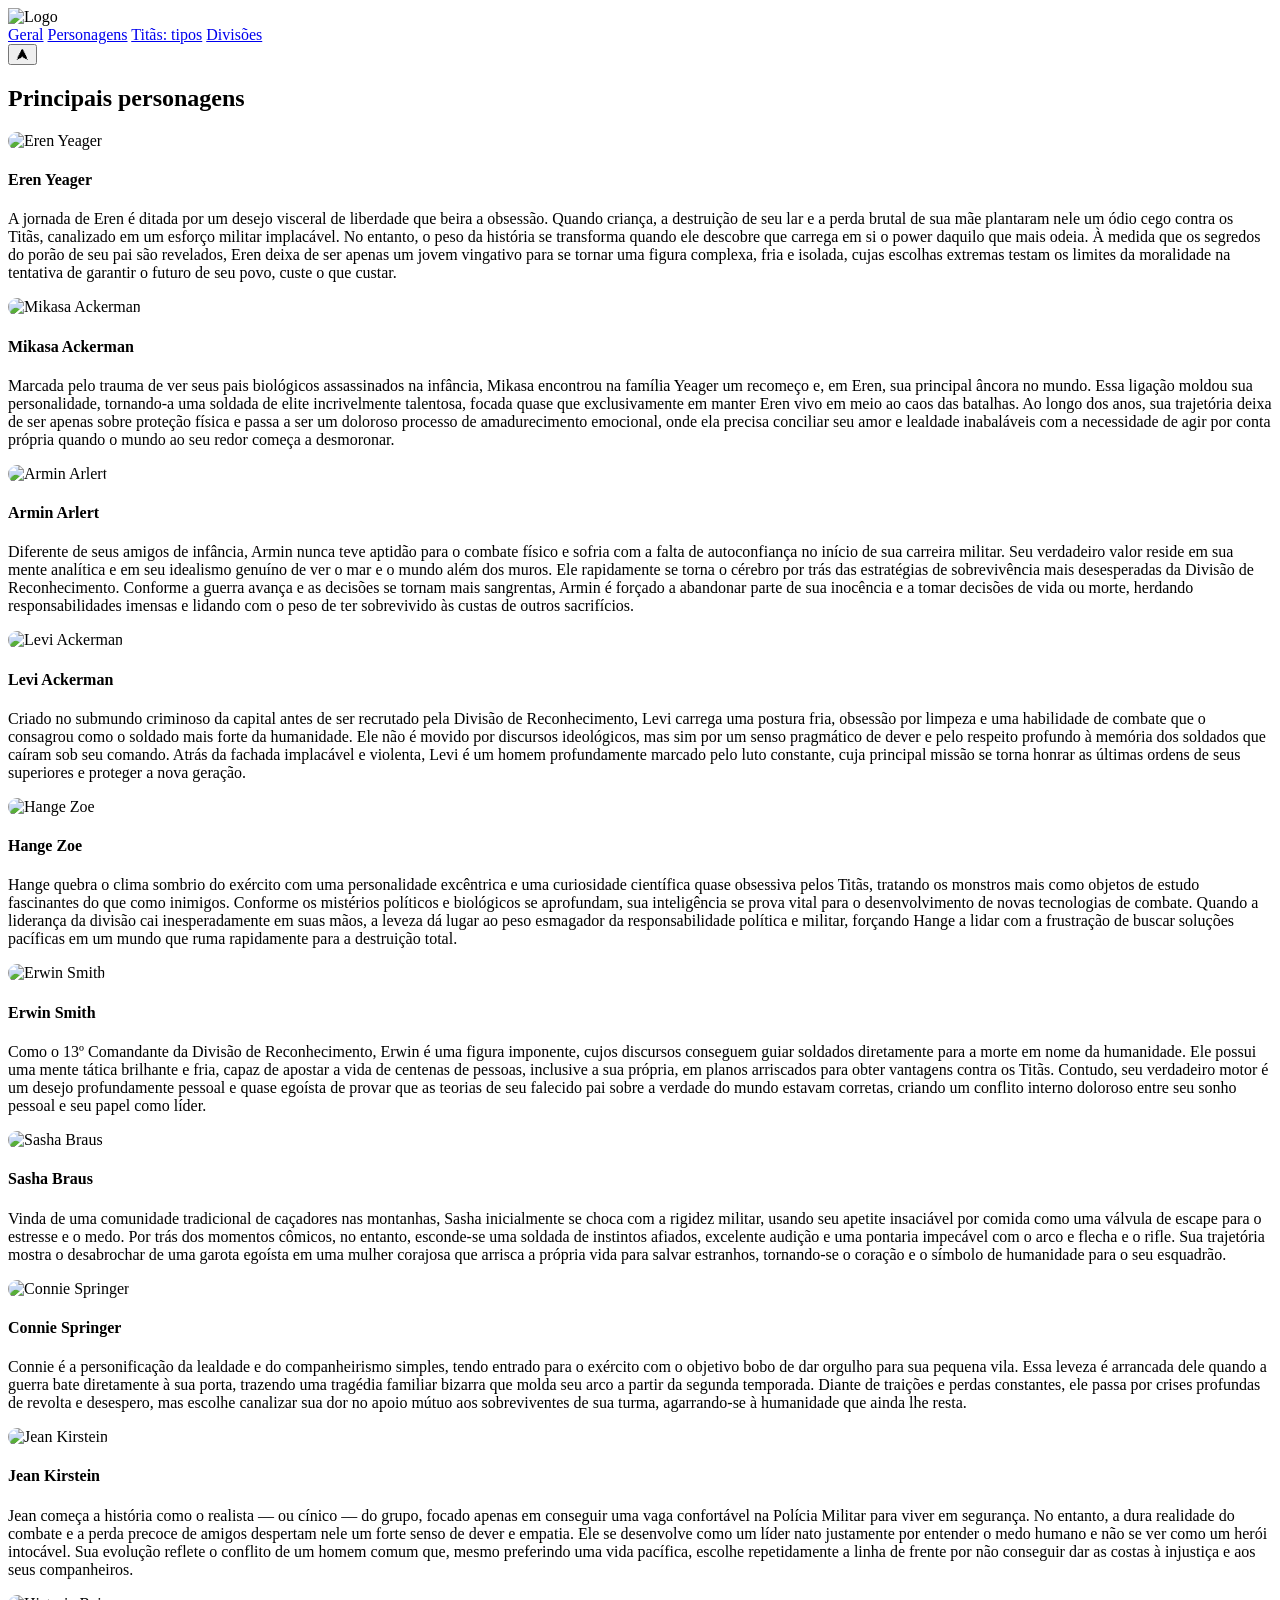
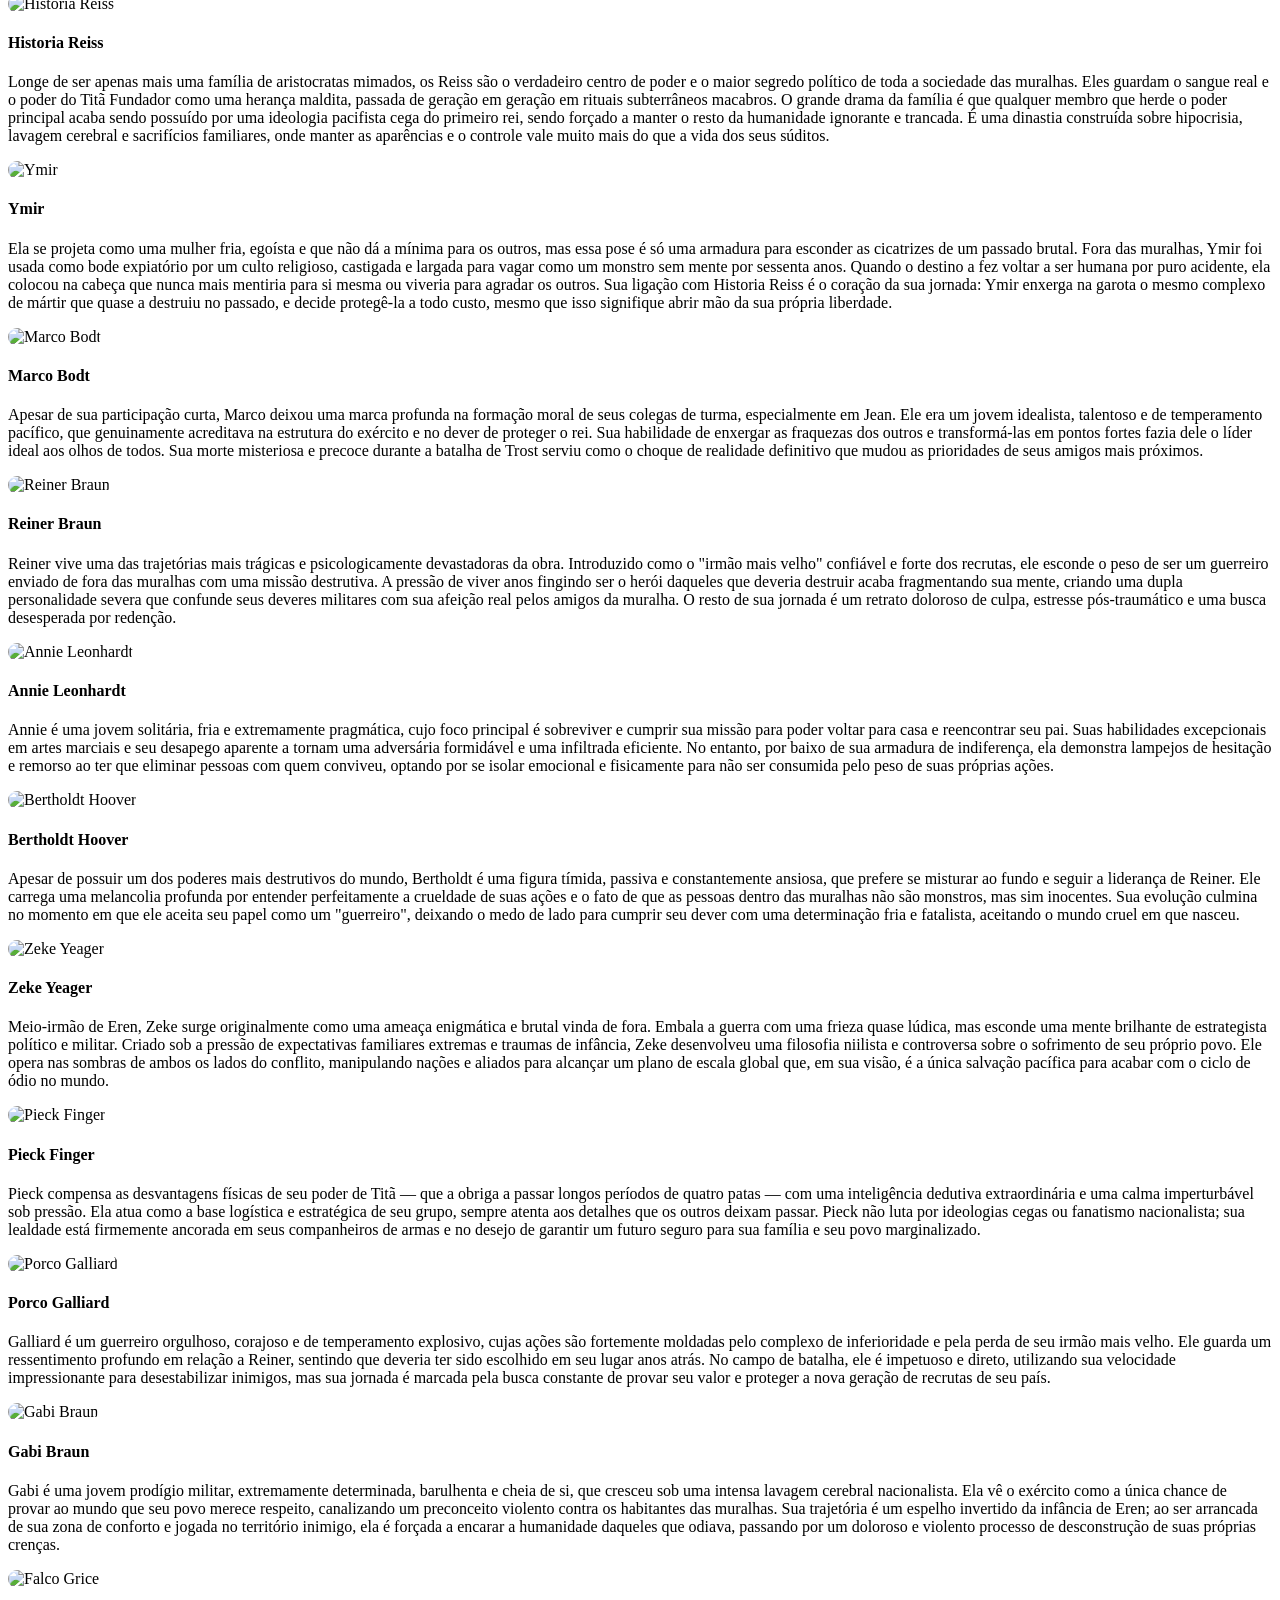
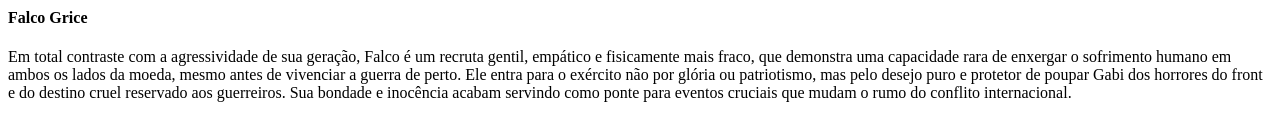
==== personagens.html @ 2004709b "Create personagens.html" ====
<!DOCTYPE html>
<html lang="pt-br">
<head>
    <meta charset="UTF-8">
    <meta http-equiv="X-UA-Compatible" content="IE=edge">
    <meta name="viewport" content="width=device-width, initial-scale=1.0">
    <title>Personagens - SNK</title>
    <link rel="stylesheet" href="personagens.css">
</head>
<body>
    <header>
        <div class="logo">
            <img src="loguinho.png" width="30" height="auto" alt="Logo">
        </div>
        <nav>
            <a href="index.html">Geral</a>
            <a href="personagens.html">Personagens</a>
            <a href="titans.html">Titãs: tipos</a>
            <a href="divisoes.html">Divisões</a>
        </nav>
    </header>
    <button id="Topo" onclick="voltarAoTopo()">&#11165;</button>
    <section class="secao">
        <h2>Principais personagens</h2>
    </section>
        <main class="conteudo">
            <section class="psng">
                <article>
                    <div class="conteiner">
                        <img src="eren.jpg" width="200" height="200" style="border-radius: 25px;" alt="Eren Yeager">
                        <div>
                            <h4>Eren Yeager</h4>
                            <p>A jornada de Eren é ditada por um desejo visceral de liberdade que beira a obsessão. Quando criança, a destruição de seu lar e a perda brutal de sua mãe plantaram nele um ódio cego contra os Titãs, canalizado em um esforço militar implacável. No entanto, o peso da história se transforma quando ele descobre que carrega em si o power daquilo que mais odeia. À medida que os segredos do porão de seu pai são revelados, Eren deixa de ser apenas um jovem vingativo para se tornar uma figura complexa, fria e isolada, cujas escolhas extremas testam os limites da moralidade na tentativa de garantir o futuro de seu povo, custe o que custar.</p>
                        </div>
                    </div>
                    </div>

                    <div class="conteiner">
                        <img src="mikasa.jpg" width="200" height="200" style="border-radius: 25px;" alt="Mikasa Ackerman">
                        <div>
                            <h4>Mikasa Ackerman</h4>
                            <p>Marcada pelo trauma de ver seus pais biológicos assassinados na infância, Mikasa encontrou na família Yeager um recomeço e, em Eren, sua principal âncora no mundo. Essa ligação moldou sua personalidade, tornando-a uma soldada de elite incrivelmente talentosa, focada quase que exclusivamente em manter Eren vivo em meio ao caos das batalhas. Ao longo dos anos, sua trajetória deixa de ser apenas sobre proteção física e passa a ser um doloroso processo de amadurecimento emocional, onde ela precisa conciliar seu amor e lealdade inabaláveis com a necessidade de agir por conta própria quando o mundo ao seu redor começa a desmoronar.</p>
                        </div>
                    </div>

                    <div class="conteiner">
                        <img src="armin.jpg" width="200" height="200" style="border-radius: 25px;" alt="Armin Arlert">
                        <div>
                            <h4>Armin Arlert</h4>
                            <p>Diferente de seus amigos de infância, Armin nunca teve aptidão para o combate físico e sofria com a falta de autoconfiança no início de sua carreira militar. Seu verdadeiro valor reside em sua mente analítica e em seu idealismo genuíno de ver o mar e o mundo além dos muros. Ele rapidamente se torna o cérebro por trás das estratégias de sobrevivência mais desesperadas da Divisão de Reconhecimento. Conforme a guerra avança e as decisões se tornam mais sangrentas, Armin é forçado a abandonar parte de sua inocência e a tomar decisões de vida ou morte, herdando responsabilidades imensas e lidando com o peso de ter sobrevivido às custas de outros sacrifícios.</p>
                        </div>
                    </div>

                    <div class="conteiner">
                        <img src="levi.jpg" width="200" height="200" style="border-radius: 25px;" alt="Levi Ackerman">
                        <div>
                            <h4>Levi Ackerman</h4>
                            <p>Criado no submundo criminoso da capital antes de ser recrutado pela Divisão de Reconhecimento, Levi carrega uma postura fria, obsessão por limpeza e uma habilidade de combate que o consagrou como o soldado mais forte da humanidade. Ele não é movido por discursos ideológicos, mas sim por um senso pragmático de dever e pelo respeito profundo à memória dos soldados que caíram sob seu comando. Atrás da fachada implacável e violenta, Levi é um homem profundamente marcado pelo luto constante, cuja principal missão se torna honrar as últimas ordens de seus superiores e proteger a nova geração.</p>
                        </div>
                    </div>

                    <div class="conteiner">
                        <img src="hange.jpg" width="200" height="200" style="border-radius: 25px;" alt="Hange Zoe">
                        <div>
                            <h4>Hange Zoe</h4>
                            <p>Hange quebra o clima sombrio do exército com uma personalidade excêntrica e uma curiosidade científica quase obsessiva pelos Titãs, tratando os monstros mais como objetos de estudo fascinantes do que como inimigos. Conforme os mistérios políticos e biológicos se aprofundam, sua inteligência se prova vital para o desenvolvimento de novas tecnologias de combate. Quando a liderança da divisão cai inesperadamente em suas mãos, a leveza dá lugar ao peso esmagador da responsabilidade política e militar, forçando Hange a lidar com a frustração de buscar soluções pacíficas em um mundo que ruma rapidamente para a destruição total.</p>
                        </div>
                    </div>

                    <div class="conteiner">
                        <img src="erwin.jpg" width="200" height="200" style="border-radius: 25px;" alt="Erwin Smith">
                        <div>
                            <h4>Erwin Smith</h4>
                            <p>Como o 13º Comandante da Divisão de Reconhecimento, Erwin é uma figura imponente, cujos discursos conseguem guiar soldados diretamente para a morte em nome da humanidade. Ele possui uma mente tática brilhante e fria, capaz de apostar a vida de centenas de pessoas, inclusive a sua própria, em planos arriscados para obter vantagens contra os Titãs. Contudo, seu verdadeiro motor é um desejo profundamente pessoal e quase egoísta de provar que as teorias de seu falecido pai sobre a verdade do mundo estavam corretas, criando um conflito interno doloroso entre seu sonho pessoal e seu papel como líder.</p>
                        </div>
                    </div>

                    <div class="conteiner">
                        <img src="sasha.jpg" width="200" height="200" style="border-radius: 25px;" alt="Sasha Braus">
                        <div>
                            <h4>Sasha Braus</h4>
                            <p>Vinda de uma comunidade tradicional de caçadores nas montanhas, Sasha inicialmente se choca com a rigidez militar, usando seu apetite insaciável por comida como uma válvula de escape para o estresse e o medo. Por trás dos momentos cômicos, no entanto, esconde-se uma soldada de instintos afiados, excelente audição e uma pontaria impecável com o arco e flecha e o rifle. Sua trajetória mostra o desabrochar de uma garota egoísta em uma mulher corajosa que arrisca a própria vida para salvar estranhos, tornando-se o coração e o símbolo de humanidade para o seu esquadrão.</p>
                        </div>
                    </div>

                    <div class="conteiner">
                        <img src="connie.jpeg" width="200" height="200" style="border-radius: 25px;" alt="Connie Springer">
                        <div>
                            <h4>Connie Springer</h4>
                            <p>Connie é a personificação da lealdade e do companheirismo simples, tendo entrado para o exército com o objetivo bobo de dar orgulho para sua pequena vila. Essa leveza é arrancada dele quando a guerra bate diretamente à sua porta, trazendo uma tragédia familiar bizarra que molda seu arco a partir da segunda temporada. Diante de traições e perdas constantes, ele passa por crises profundas de revolta e desespero, mas escolhe canalizar sua dor no apoio mútuo aos sobreviventes de sua turma, agarrando-se à humanidade que ainda lhe resta.</p>
                        </div>
                    </div>

                    <div class="conteiner">
                        <img src="jean.jpg" width="200" height="200" style="border-radius: 25px;" alt="Jean Kirstein">
                        <div>
                            <h4>Jean Kirstein</h4>
                            <p>Jean começa a história como o realista — ou cínico — do grupo, focado apenas em conseguir uma vaga confortável na Polícia Militar para viver em segurança. No entanto, a dura realidade do combate e a perda precoce de amigos despertam nele um forte senso de dever e empatia. Ele se desenvolve como um líder nato justamente por entender o medo humano e não se ver como um herói intocável. Sua evolução reflete o conflito de um homem comum que, mesmo preferindo uma vida pacífica, escolhe repetidamente a linha de frente por não conseguir dar as costas à injustiça e aos seus companheiros.</p>
                        </div>
                    </div>

                    <div class="conteiner">
                        <img src="historia.jpg" width="200" height="200" style="border-radius: 25px;" alt="Historia Reiss">
                        <div>
                            <h4>Historia Reiss</h4>
                            <p>Longe de ser apenas mais uma família de aristocratas mimados, os Reiss são o verdadeiro centro de poder e o maior segredo político de toda a sociedade das muralhas. Eles guardam o sangue real e o poder do Titã Fundador como uma herança maldita, passada de geração em geração em rituais subterrâneos macabros. O grande drama da família é que qualquer membro que herde o poder principal acaba sendo possuído por uma ideologia pacifista cega do primeiro rei, sendo forçado a manter o resto da humanidade ignorante e trancada. É uma dinastia construída sobre hipocrisia, lavagem cerebral e sacrifícios familiares, onde manter as aparências e o controle vale muito mais do que a vida dos seus súditos.</p>
                        </div>
                    </div>

                    <div class="conteiner">
                        <img src="ymir.jpg" width="200" height="200" style="border-radius: 25px;" alt="Ymir">
                        <div>
                            <h4>Ymir</h4>
                            <p>Ela se projeta como uma mulher fria, egoísta e que não dá a mínima para os outros, mas essa pose é só uma armadura para esconder as cicatrizes de um passado brutal. Fora das muralhas, Ymir foi usada como bode expiatório por um culto religioso, castigada e largada para vagar como um monstro sem mente por sessenta anos. Quando o destino a fez voltar a ser humana por puro acidente, ela colocou na cabeça que nunca mais mentiria para si mesma ou viveria para agradar os outros. Sua ligação com Historia Reiss é o coração da sua jornada: Ymir enxerga na garota o mesmo complexo de mártir que quase a destruiu no passado, e decide protegê-la a todo custo, mesmo que isso signifique abrir mão da sua própria liberdade.</p>
                        </div>
                    </div>

                    <div class="conteiner">
                        <img src="marco.jpg" width="200" height="200" style="border-radius: 25px;" alt="Marco Bodt">
                        <div>
                            <h4>Marco Bodt</h4>
                            <p>Apesar de sua participação curta, Marco deixou uma marca profunda na formação moral de seus colegas de turma, especialmente em Jean. Ele era um jovem idealista, talentoso e de temperamento pacífico, que genuinamente acreditava na estrutura do exército e no dever de proteger o rei. Sua habilidade de enxergar as fraquezas dos outros e transformá-las em pontos fortes fazia dele o líder ideal aos olhos de todos. Sua morte misteriosa e precoce durante a batalha de Trost serviu como o choque de realidade definitivo que mudou as prioridades de seus amigos mais próximos.</p>
                        </div>
                    </div>

                    <div class="conteiner">
                        <img src="reiner.jpg" width="200" height="200" style="border-radius: 25px;" alt="Reiner Braun">
                        <div>
                            <h4>Reiner Braun</h4>
                            <p>Reiner vive uma das trajetórias mais trágicas e psicologicamente devastadoras da obra. Introduzido como o "irmão mais velho" confiável e forte dos recrutas, ele esconde o peso de ser um guerreiro enviado de fora das muralhas com uma missão destrutiva. A pressão de viver anos fingindo ser o herói daqueles que deveria destruir acaba fragmentando sua mente, criando uma dupla personalidade severa que confunde seus deveres militares com sua afeição real pelos amigos da muralha. O resto de sua jornada é um retrato doloroso de culpa, estresse pós-traumático e uma busca desesperada por redenção.</p>
                        </div>
                    </div>

                    <div class="conteiner">
                        <img src="annie.jpg" width="200" height="200" style="border-radius: 25px;" alt="Annie Leonhardt">
                        <div>
                            <h4>Annie Leonhardt</h4>
                            <p>Annie é uma jovem solitária, fria e extremamente pragmática, cujo foco principal é sobreviver e cumprir sua missão para poder voltar para casa e reencontrar seu pai. Suas habilidades excepcionais em artes marciais e seu desapego aparente a tornam uma adversária formidável e uma infiltrada eficiente. No entanto, por baixo de sua armadura de indiferença, ela demonstra lampejos de hesitação e remorso ao ter que eliminar pessoas com quem conviveu, optando por se isolar emocional e fisicamente para não ser consumida pelo peso de suas próprias ações.</p>
                        </div>
                    </div>

                    <div class="conteiner">
                        <img src="bert.jpg" width="200" height="200" style="border-radius: 25px;" alt="Bertholdt Hoover">
                        <div>
                            <h4>Bertholdt Hoover</h4>
                            <p>Apesar de possuir um dos poderes mais destrutivos do mundo, Bertholdt é uma figura tímida, passiva e constantemente ansiosa, que prefere se misturar ao fundo e seguir a liderança de Reiner. Ele carrega uma melancolia profunda por entender perfeitamente a crueldade de suas ações e o fato de que as pessoas dentro das muralhas não são monstros, mas sim inocentes. Sua evolução culmina no momento em que ele aceita seu papel como um "guerreiro", deixando o medo de lado para cumprir seu dever com uma determinação fria e fatalista, aceitando o mundo cruel em que nasceu.</p>
                        </div>
                    </div>

                    <div class="conteiner">
                        <img src="zeke.jpg" width="200" height="200" style="border-radius: 25px;" alt="Zeke Yeager">
                        <div>
                            <h4>Zeke Yeager</h4>
                            <p>Meio-irmão de Eren, Zeke surge originalmente como uma ameaça enigmática e brutal vinda de fora. Embala a guerra com uma frieza quase lúdica, mas esconde uma mente brilhante de estrategista político e militar. Criado sob a pressão de expectativas familiares extremas e traumas de infância, Zeke desenvolveu uma filosofia niilista e controversa sobre o sofrimento de seu próprio povo. Ele opera nas sombras de ambos os lados do conflito, manipulando nações e aliados para alcançar um plano de escala global que, em sua visão, é a única salvação pacífica para acabar com o ciclo de ódio no mundo.</p>
                        </div>
                    </div>

                    <div class="conteiner">
                        <img src="pieck.jpg" width="200" height="200" style="border-radius: 25px;" alt="Pieck Finger">
                        <div>
                            <h4>Pieck Finger</h4>
                            <p>Pieck compensa as desvantagens físicas de seu poder de Titã — que a obriga a passar longos períodos de quatro patas — com uma inteligência dedutiva extraordinária e uma calma imperturbável sob pressão. Ela atua como a base logística e estratégica de seu grupo, sempre atenta aos detalhes que os outros deixam passar. Pieck não luta por ideologias cegas ou fanatismo nacionalista; sua lealdade está firmemente ancorada em seus companheiros de armas e no desejo de garantir um futuro seguro para sua família e seu povo marginalizado.</p>
                        </div>
                    </div>

                    <div class="conteiner">
                        <img src="galliard.jpg" width="200" height="200" style="border-radius: 25px;" alt="Porco Galliard">
                        <div>
                            <h4>Porco Galliard</h4>
                            <p>Galliard é um guerreiro orgulhoso, corajoso e de temperamento explosivo, cujas ações são fortemente moldadas pelo complexo de inferioridade e pela perda de seu irmão mais velho. Ele guarda um ressentimento profundo em relação a Reiner, sentindo que deveria ter sido escolhido em seu lugar anos atrás. No campo de batalha, ele é impetuoso e direto, utilizando sua velocidade impressionante para desestabilizar inimigos, mas sua jornada é marcada pela busca constante de provar seu valor e proteger a nova geração de recrutas de seu país.</p>
                        </div>
                    </div>

                    <div class="conteiner">
                        <img src="gabi.jpg" width="200" height="200" style="border-radius: 25px;" alt="Gabi Braun">
                        <div>
                            <h4>Gabi Braun</h4>
                            <p>Gabi é uma jovem prodígio militar, extremamente determinada, barulhenta e cheia de si, que cresceu sob uma intensa lavagem cerebral nacionalista. Ela vê o exército como a única chance de provar ao mundo que seu povo merece respeito, canalizando um preconceito violento contra os habitantes das muralhas. Sua trajetória é um espelho invertido da infância de Eren; ao ser arrancada de sua zona de conforto e jogada no território inimigo, ela é forçada a encarar a humanidade daqueles que odiava, passando por um doloroso e violento processo de desconstrução de suas próprias crenças.</p>
                        </div>
                    </div>

                    <div class="conteiner">
                        <img src="falco.jpg" width="200" height="200" style="border-radius: 25px;" alt="Falco Grice">
                        <div>
                            <h4>Falco Grice</h4>
                            <p>Em total contraste com a agressividade de sua geração, Falco é um recruta gentil, empático e fisicamente mais fraco, que demonstra uma capacidade rara de enxergar o sofrimento humano em ambos os lados da moeda, mesmo antes de vivenciar a guerra de perto. Ele entra para o exército não por glória ou patriotismo, mas pelo desejo puro e protetor de poupar Gabi dos horrores do front e do destino cruel reservado aos guerreiros. Sua bondade e inocência acabam servindo como ponte para eventos cruciais que mudam o rumo do conflito internacional.</p>
                        </div>
                    </div>
                </article>
            </section>
        </main>
        <script src="script.js"></script>
</body>
</html>
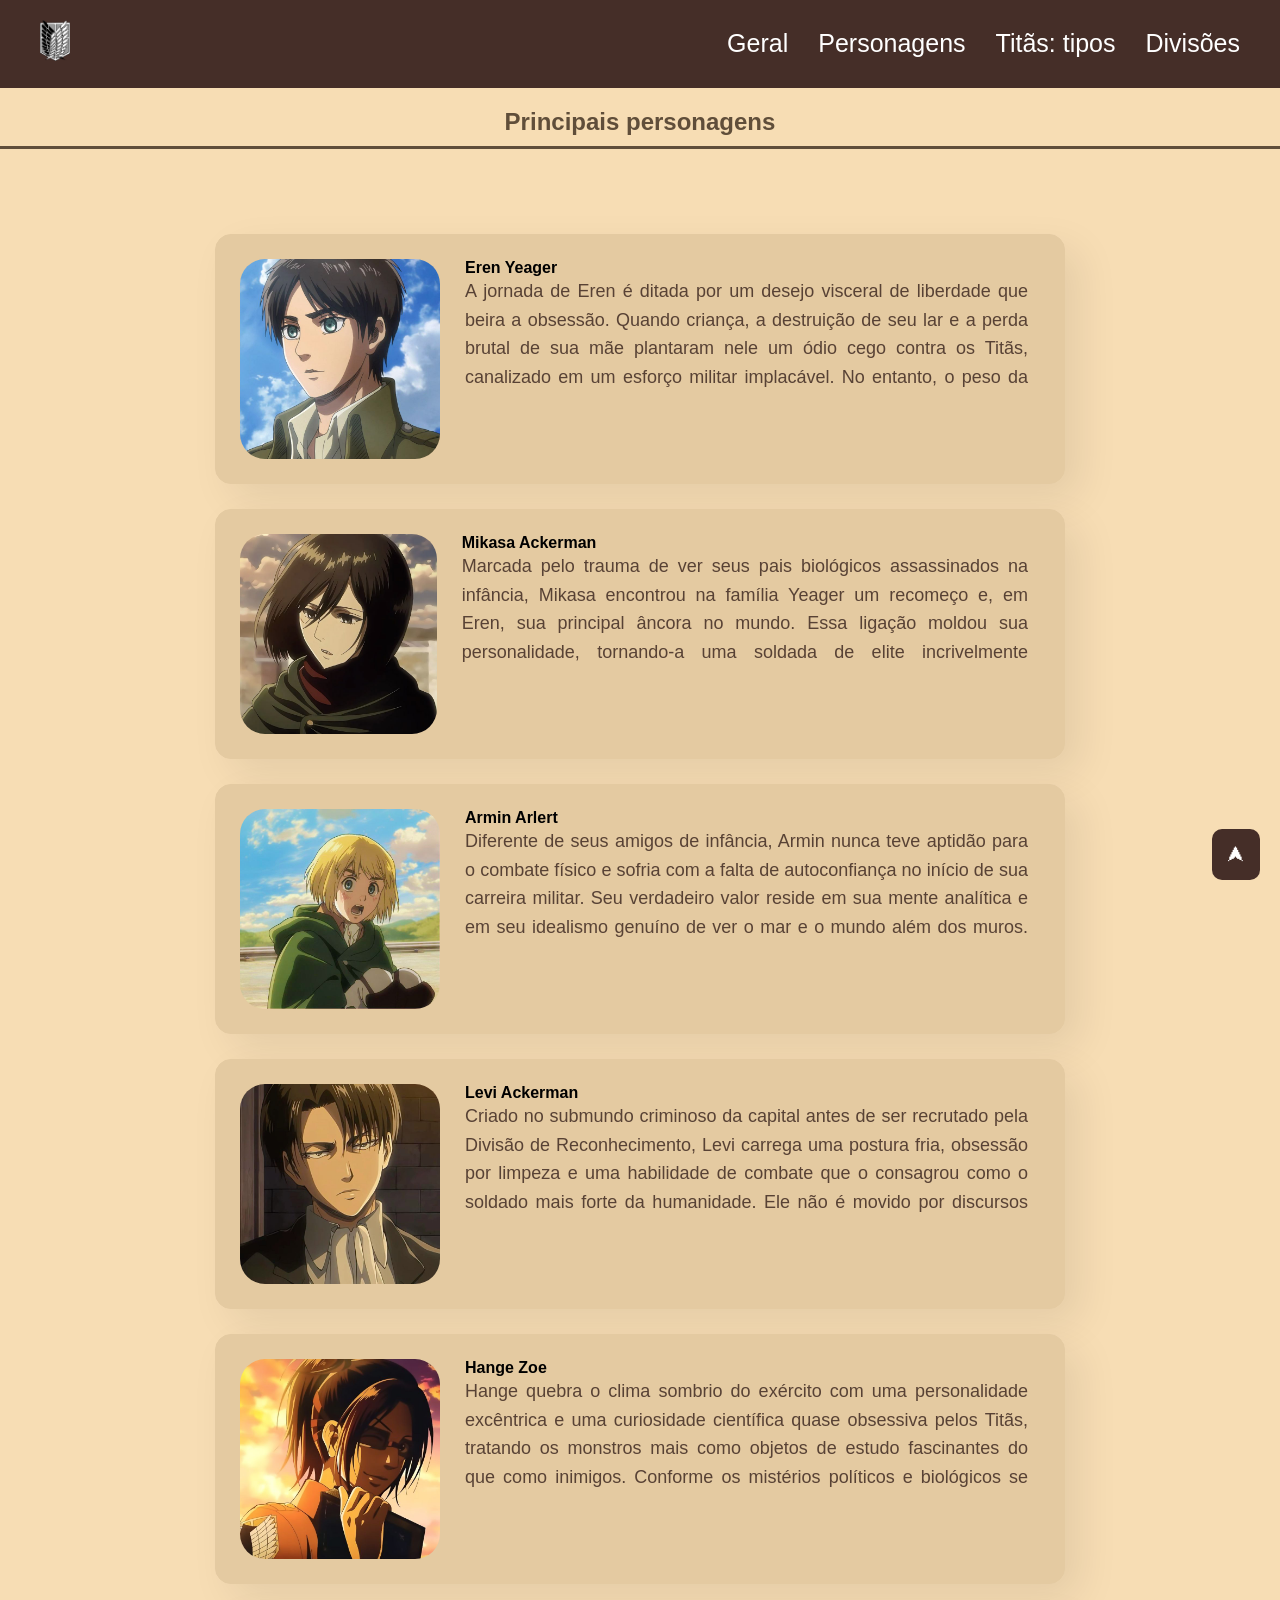
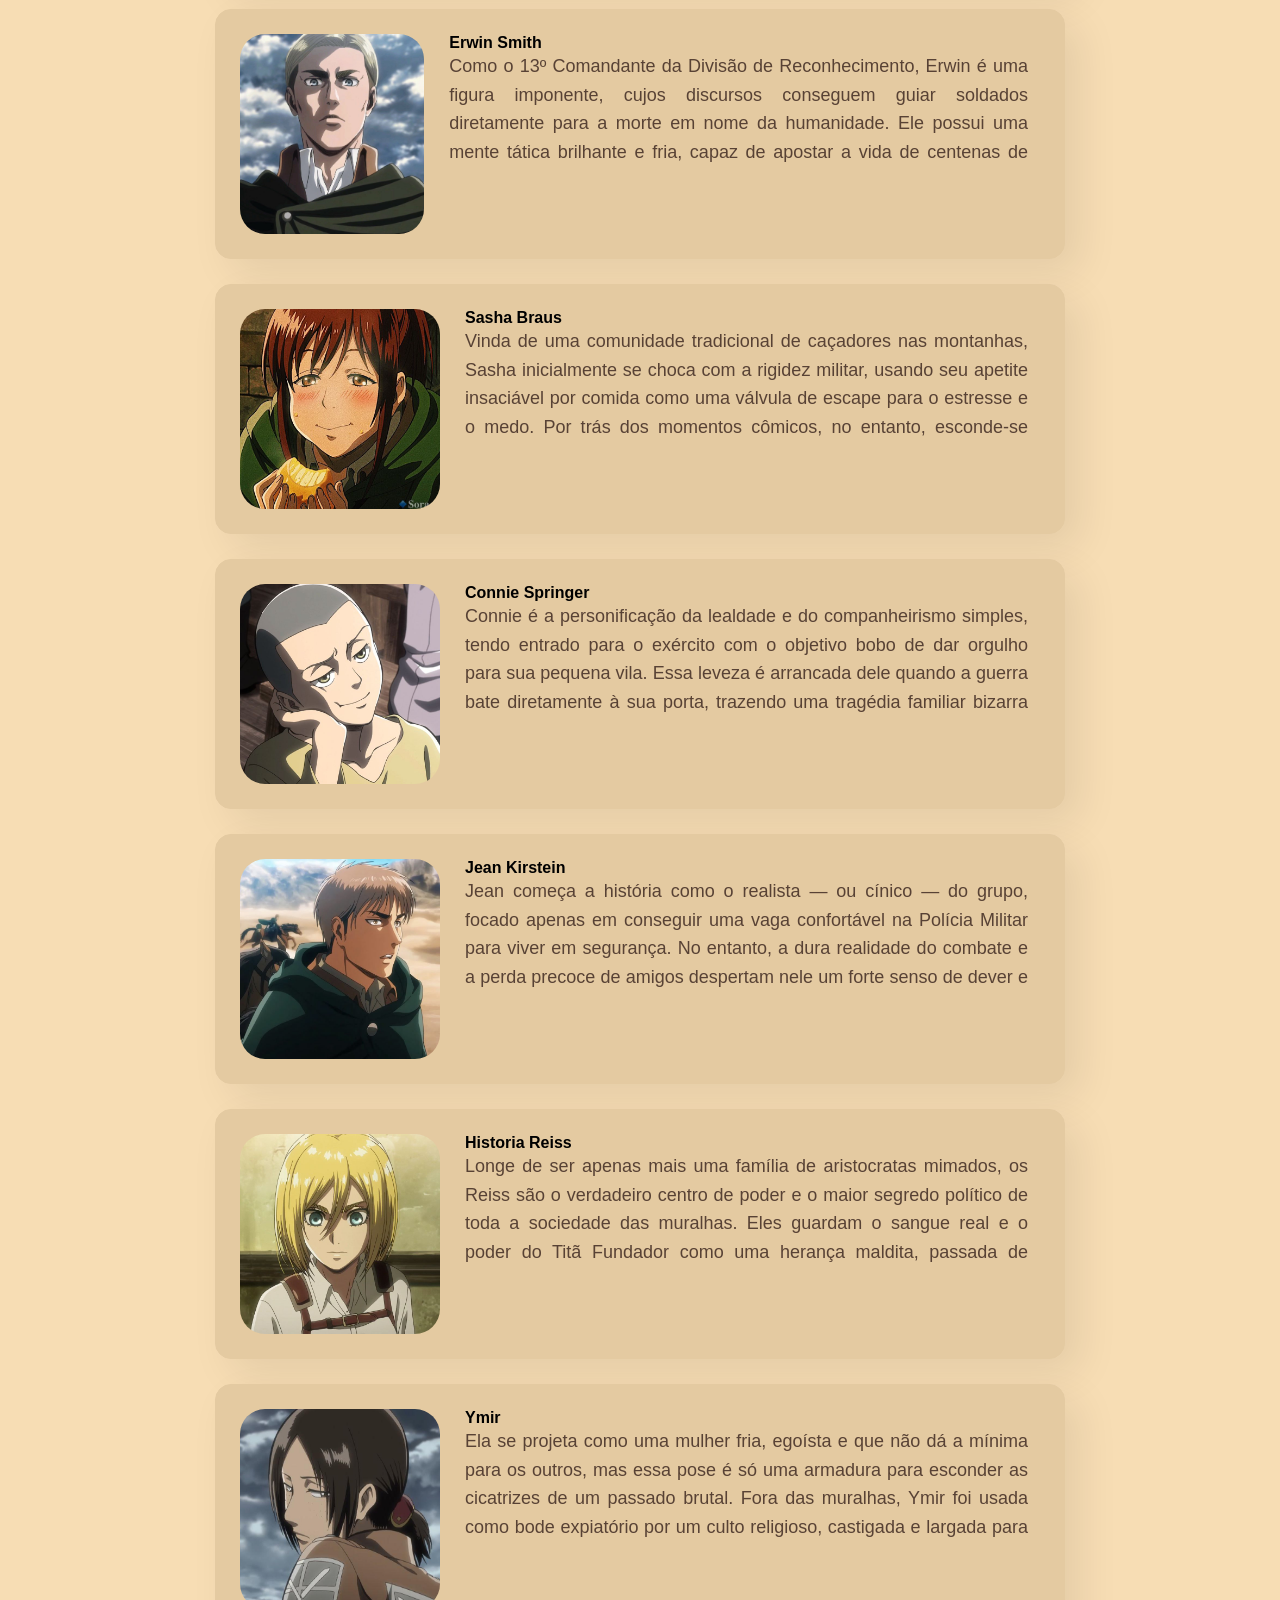
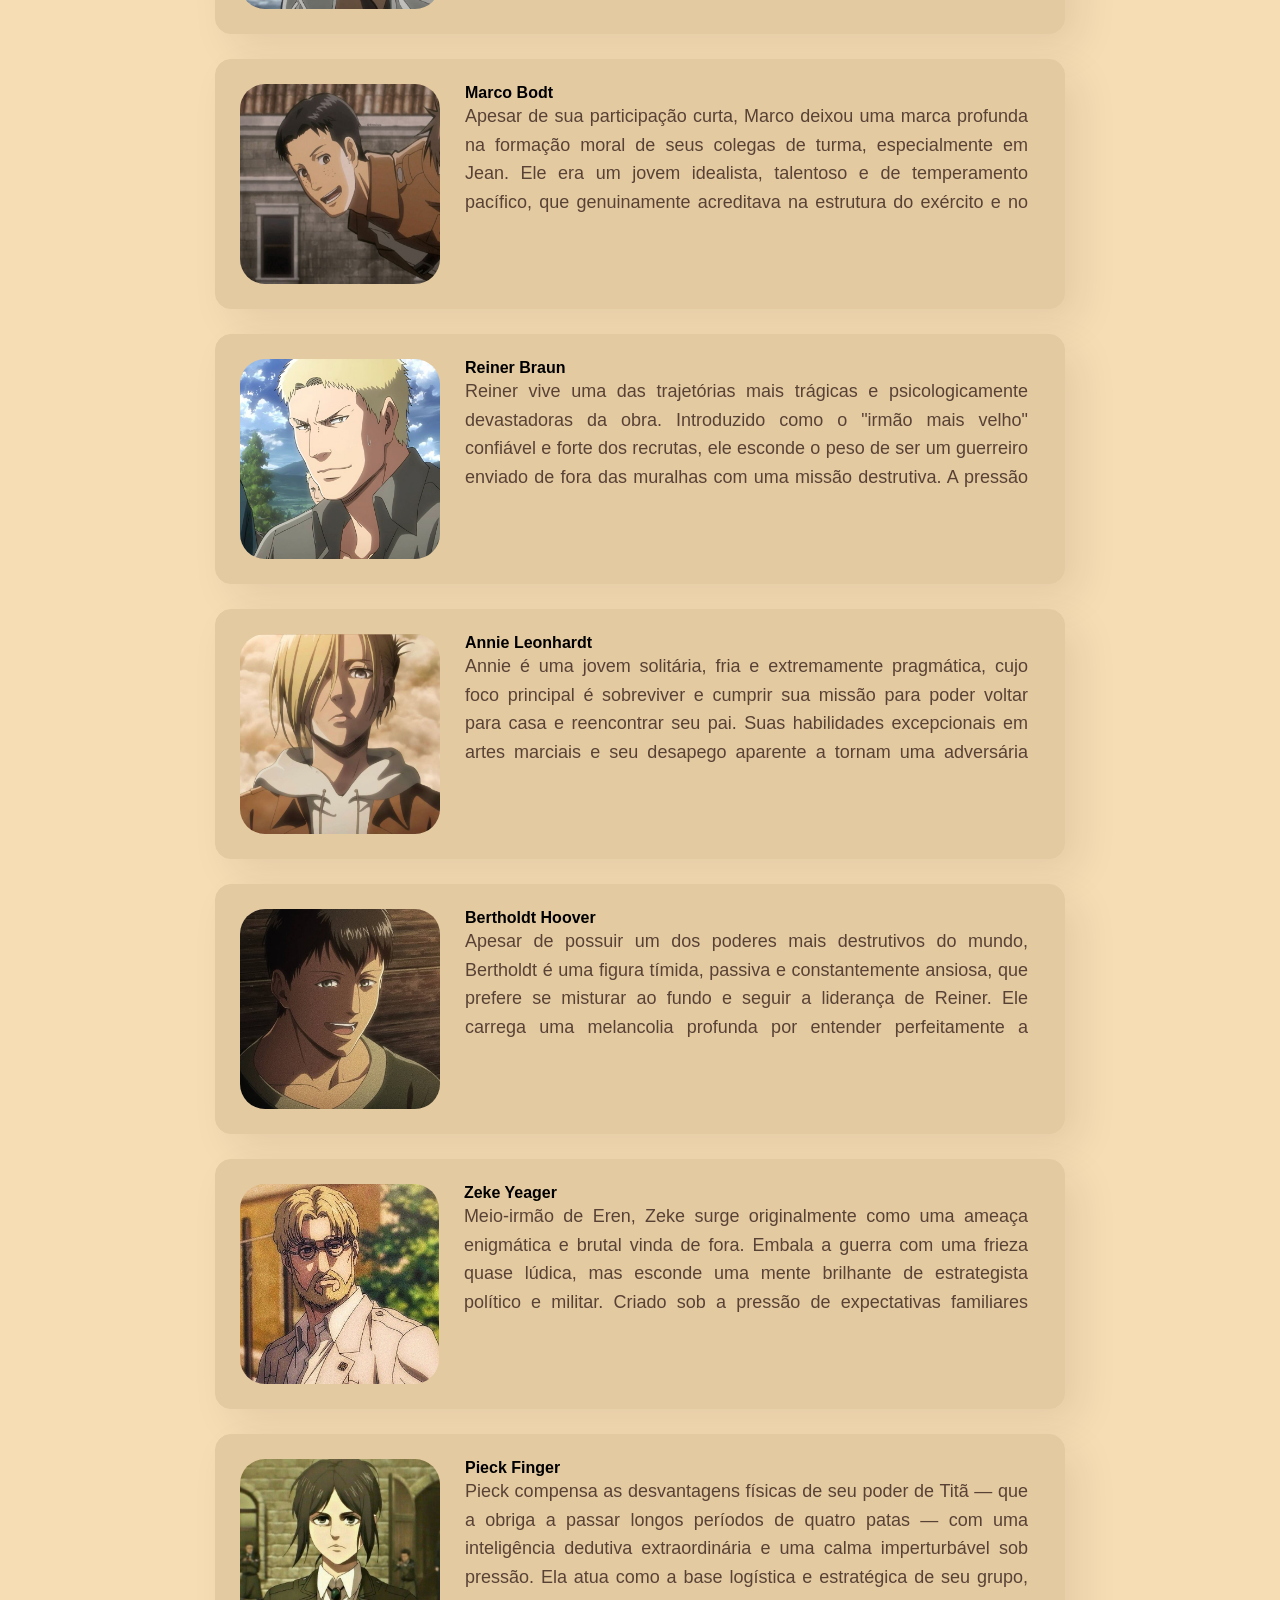
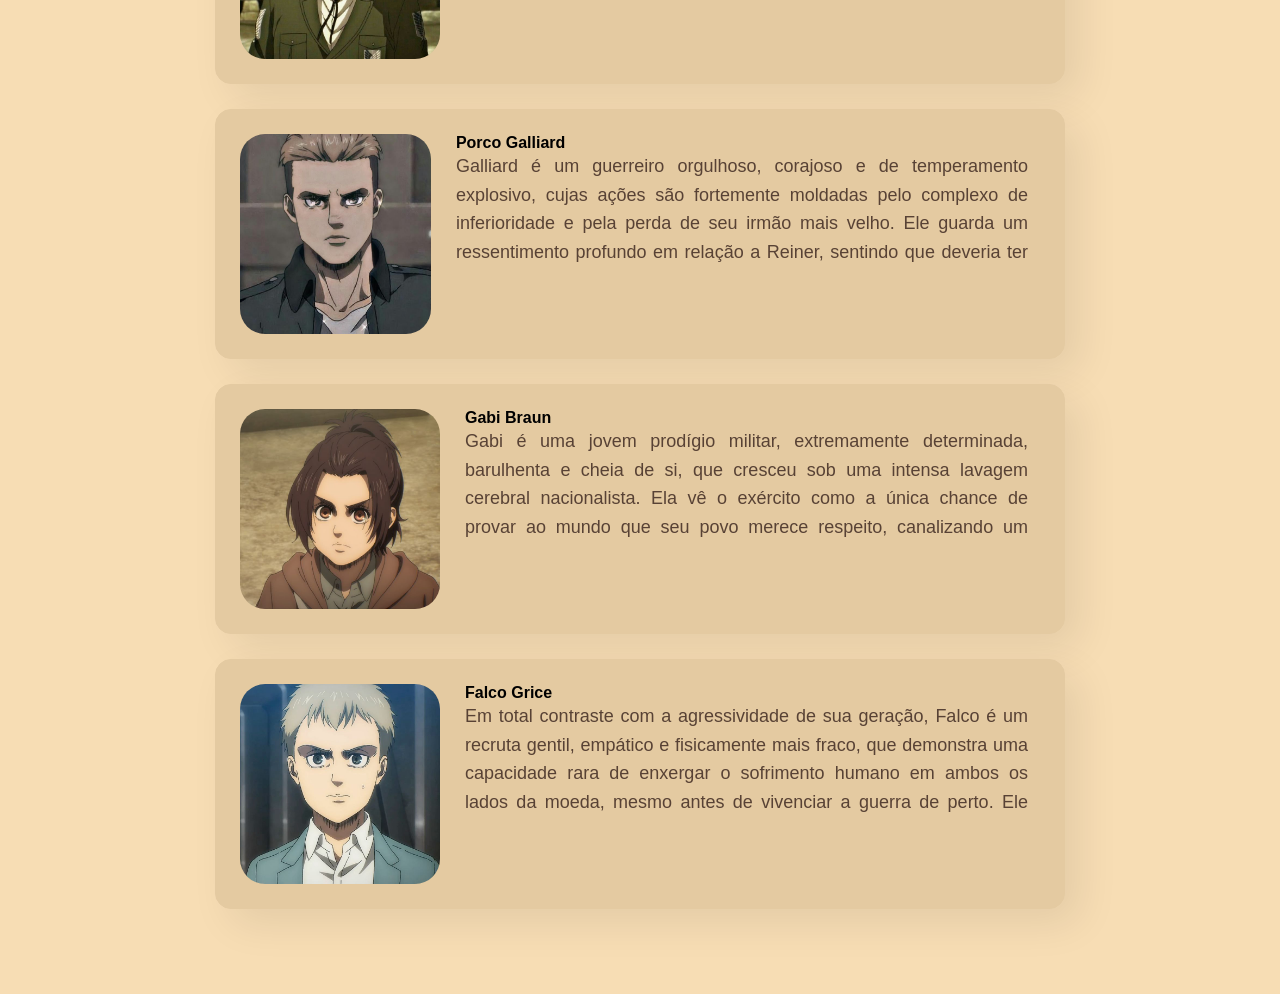
==== commit b5a4358f: "Add files via upload" ====
--- a/personagens.html
+++ b/personagens.html
@@ -1,194 +1,194 @@
-<!DOCTYPE html>
-<html lang="pt-br">
-<head>
-    <meta charset="UTF-8">
-    <meta http-equiv="X-UA-Compatible" content="IE=edge">
-    <meta name="viewport" content="width=device-width, initial-scale=1.0">
-    <title>Personagens - SNK</title>
-    <link rel="stylesheet" href="personagens.css">
-</head>
-<body>
-    <header>
-        <div class="logo">
-            <img src="loguinho.png" width="30" height="auto" alt="Logo">
-        </div>
-        <nav>
-            <a href="index.html">Geral</a>
-            <a href="personagens.html">Personagens</a>
-            <a href="titans.html">Titãs: tipos</a>
-            <a href="divisoes.html">Divisões</a>
-        </nav>
-    </header>
-    <button id="Topo" onclick="voltarAoTopo()">&#11165;</button>
-    <section class="secao">
-        <h2>Principais personagens</h2>
-    </section>
-        <main class="conteudo">
-            <section class="psng">
-                <article>
-                    <div class="conteiner">
-                        <img src="eren.jpg" width="200" height="200" style="border-radius: 25px;" alt="Eren Yeager">
-                        <div>
-                            <h4>Eren Yeager</h4>
-                            <p>A jornada de Eren é ditada por um desejo visceral de liberdade que beira a obsessão. Quando criança, a destruição de seu lar e a perda brutal de sua mãe plantaram nele um ódio cego contra os Titãs, canalizado em um esforço militar implacável. No entanto, o peso da história se transforma quando ele descobre que carrega em si o power daquilo que mais odeia. À medida que os segredos do porão de seu pai são revelados, Eren deixa de ser apenas um jovem vingativo para se tornar uma figura complexa, fria e isolada, cujas escolhas extremas testam os limites da moralidade na tentativa de garantir o futuro de seu povo, custe o que custar.</p>
-                        </div>
-                    </div>
-                    </div>
-
-                    <div class="conteiner">
-                        <img src="mikasa.jpg" width="200" height="200" style="border-radius: 25px;" alt="Mikasa Ackerman">
-                        <div>
-                            <h4>Mikasa Ackerman</h4>
-                            <p>Marcada pelo trauma de ver seus pais biológicos assassinados na infância, Mikasa encontrou na família Yeager um recomeço e, em Eren, sua principal âncora no mundo. Essa ligação moldou sua personalidade, tornando-a uma soldada de elite incrivelmente talentosa, focada quase que exclusivamente em manter Eren vivo em meio ao caos das batalhas. Ao longo dos anos, sua trajetória deixa de ser apenas sobre proteção física e passa a ser um doloroso processo de amadurecimento emocional, onde ela precisa conciliar seu amor e lealdade inabaláveis com a necessidade de agir por conta própria quando o mundo ao seu redor começa a desmoronar.</p>
-                        </div>
-                    </div>
-
-                    <div class="conteiner">
-                        <img src="armin.jpg" width="200" height="200" style="border-radius: 25px;" alt="Armin Arlert">
-                        <div>
-                            <h4>Armin Arlert</h4>
-                            <p>Diferente de seus amigos de infância, Armin nunca teve aptidão para o combate físico e sofria com a falta de autoconfiança no início de sua carreira militar. Seu verdadeiro valor reside em sua mente analítica e em seu idealismo genuíno de ver o mar e o mundo além dos muros. Ele rapidamente se torna o cérebro por trás das estratégias de sobrevivência mais desesperadas da Divisão de Reconhecimento. Conforme a guerra avança e as decisões se tornam mais sangrentas, Armin é forçado a abandonar parte de sua inocência e a tomar decisões de vida ou morte, herdando responsabilidades imensas e lidando com o peso de ter sobrevivido às custas de outros sacrifícios.</p>
-                        </div>
-                    </div>
-
-                    <div class="conteiner">
-                        <img src="levi.jpg" width="200" height="200" style="border-radius: 25px;" alt="Levi Ackerman">
-                        <div>
-                            <h4>Levi Ackerman</h4>
-                            <p>Criado no submundo criminoso da capital antes de ser recrutado pela Divisão de Reconhecimento, Levi carrega uma postura fria, obsessão por limpeza e uma habilidade de combate que o consagrou como o soldado mais forte da humanidade. Ele não é movido por discursos ideológicos, mas sim por um senso pragmático de dever e pelo respeito profundo à memória dos soldados que caíram sob seu comando. Atrás da fachada implacável e violenta, Levi é um homem profundamente marcado pelo luto constante, cuja principal missão se torna honrar as últimas ordens de seus superiores e proteger a nova geração.</p>
-                        </div>
-                    </div>
-
-                    <div class="conteiner">
-                        <img src="hange.jpg" width="200" height="200" style="border-radius: 25px;" alt="Hange Zoe">
-                        <div>
-                            <h4>Hange Zoe</h4>
-                            <p>Hange quebra o clima sombrio do exército com uma personalidade excêntrica e uma curiosidade científica quase obsessiva pelos Titãs, tratando os monstros mais como objetos de estudo fascinantes do que como inimigos. Conforme os mistérios políticos e biológicos se aprofundam, sua inteligência se prova vital para o desenvolvimento de novas tecnologias de combate. Quando a liderança da divisão cai inesperadamente em suas mãos, a leveza dá lugar ao peso esmagador da responsabilidade política e militar, forçando Hange a lidar com a frustração de buscar soluções pacíficas em um mundo que ruma rapidamente para a destruição total.</p>
-                        </div>
-                    </div>
-
-                    <div class="conteiner">
-                        <img src="erwin.jpg" width="200" height="200" style="border-radius: 25px;" alt="Erwin Smith">
-                        <div>
-                            <h4>Erwin Smith</h4>
-                            <p>Como o 13º Comandante da Divisão de Reconhecimento, Erwin é uma figura imponente, cujos discursos conseguem guiar soldados diretamente para a morte em nome da humanidade. Ele possui uma mente tática brilhante e fria, capaz de apostar a vida de centenas de pessoas, inclusive a sua própria, em planos arriscados para obter vantagens contra os Titãs. Contudo, seu verdadeiro motor é um desejo profundamente pessoal e quase egoísta de provar que as teorias de seu falecido pai sobre a verdade do mundo estavam corretas, criando um conflito interno doloroso entre seu sonho pessoal e seu papel como líder.</p>
-                        </div>
-                    </div>
-
-                    <div class="conteiner">
-                        <img src="sasha.jpg" width="200" height="200" style="border-radius: 25px;" alt="Sasha Braus">
-                        <div>
-                            <h4>Sasha Braus</h4>
-                            <p>Vinda de uma comunidade tradicional de caçadores nas montanhas, Sasha inicialmente se choca com a rigidez militar, usando seu apetite insaciável por comida como uma válvula de escape para o estresse e o medo. Por trás dos momentos cômicos, no entanto, esconde-se uma soldada de instintos afiados, excelente audição e uma pontaria impecável com o arco e flecha e o rifle. Sua trajetória mostra o desabrochar de uma garota egoísta em uma mulher corajosa que arrisca a própria vida para salvar estranhos, tornando-se o coração e o símbolo de humanidade para o seu esquadrão.</p>
-                        </div>
-                    </div>
-
-                    <div class="conteiner">
-                        <img src="connie.jpeg" width="200" height="200" style="border-radius: 25px;" alt="Connie Springer">
-                        <div>
-                            <h4>Connie Springer</h4>
-                            <p>Connie é a personificação da lealdade e do companheirismo simples, tendo entrado para o exército com o objetivo bobo de dar orgulho para sua pequena vila. Essa leveza é arrancada dele quando a guerra bate diretamente à sua porta, trazendo uma tragédia familiar bizarra que molda seu arco a partir da segunda temporada. Diante de traições e perdas constantes, ele passa por crises profundas de revolta e desespero, mas escolhe canalizar sua dor no apoio mútuo aos sobreviventes de sua turma, agarrando-se à humanidade que ainda lhe resta.</p>
-                        </div>
-                    </div>
-
-                    <div class="conteiner">
-                        <img src="jean.jpg" width="200" height="200" style="border-radius: 25px;" alt="Jean Kirstein">
-                        <div>
-                            <h4>Jean Kirstein</h4>
-                            <p>Jean começa a história como o realista — ou cínico — do grupo, focado apenas em conseguir uma vaga confortável na Polícia Militar para viver em segurança. No entanto, a dura realidade do combate e a perda precoce de amigos despertam nele um forte senso de dever e empatia. Ele se desenvolve como um líder nato justamente por entender o medo humano e não se ver como um herói intocável. Sua evolução reflete o conflito de um homem comum que, mesmo preferindo uma vida pacífica, escolhe repetidamente a linha de frente por não conseguir dar as costas à injustiça e aos seus companheiros.</p>
-                        </div>
-                    </div>
-
-                    <div class="conteiner">
-                        <img src="historia.jpg" width="200" height="200" style="border-radius: 25px;" alt="Historia Reiss">
-                        <div>
-                            <h4>Historia Reiss</h4>
-                            <p>Longe de ser apenas mais uma família de aristocratas mimados, os Reiss são o verdadeiro centro de poder e o maior segredo político de toda a sociedade das muralhas. Eles guardam o sangue real e o poder do Titã Fundador como uma herança maldita, passada de geração em geração em rituais subterrâneos macabros. O grande drama da família é que qualquer membro que herde o poder principal acaba sendo possuído por uma ideologia pacifista cega do primeiro rei, sendo forçado a manter o resto da humanidade ignorante e trancada. É uma dinastia construída sobre hipocrisia, lavagem cerebral e sacrifícios familiares, onde manter as aparências e o controle vale muito mais do que a vida dos seus súditos.</p>
-                        </div>
-                    </div>
-
-                    <div class="conteiner">
-                        <img src="ymir.jpg" width="200" height="200" style="border-radius: 25px;" alt="Ymir">
-                        <div>
-                            <h4>Ymir</h4>
-                            <p>Ela se projeta como uma mulher fria, egoísta e que não dá a mínima para os outros, mas essa pose é só uma armadura para esconder as cicatrizes de um passado brutal. Fora das muralhas, Ymir foi usada como bode expiatório por um culto religioso, castigada e largada para vagar como um monstro sem mente por sessenta anos. Quando o destino a fez voltar a ser humana por puro acidente, ela colocou na cabeça que nunca mais mentiria para si mesma ou viveria para agradar os outros. Sua ligação com Historia Reiss é o coração da sua jornada: Ymir enxerga na garota o mesmo complexo de mártir que quase a destruiu no passado, e decide protegê-la a todo custo, mesmo que isso signifique abrir mão da sua própria liberdade.</p>
-                        </div>
-                    </div>
-
-                    <div class="conteiner">
-                        <img src="marco.jpg" width="200" height="200" style="border-radius: 25px;" alt="Marco Bodt">
-                        <div>
-                            <h4>Marco Bodt</h4>
-                            <p>Apesar de sua participação curta, Marco deixou uma marca profunda na formação moral de seus colegas de turma, especialmente em Jean. Ele era um jovem idealista, talentoso e de temperamento pacífico, que genuinamente acreditava na estrutura do exército e no dever de proteger o rei. Sua habilidade de enxergar as fraquezas dos outros e transformá-las em pontos fortes fazia dele o líder ideal aos olhos de todos. Sua morte misteriosa e precoce durante a batalha de Trost serviu como o choque de realidade definitivo que mudou as prioridades de seus amigos mais próximos.</p>
-                        </div>
-                    </div>
-
-                    <div class="conteiner">
-                        <img src="reiner.jpg" width="200" height="200" style="border-radius: 25px;" alt="Reiner Braun">
-                        <div>
-                            <h4>Reiner Braun</h4>
-                            <p>Reiner vive uma das trajetórias mais trágicas e psicologicamente devastadoras da obra. Introduzido como o "irmão mais velho" confiável e forte dos recrutas, ele esconde o peso de ser um guerreiro enviado de fora das muralhas com uma missão destrutiva. A pressão de viver anos fingindo ser o herói daqueles que deveria destruir acaba fragmentando sua mente, criando uma dupla personalidade severa que confunde seus deveres militares com sua afeição real pelos amigos da muralha. O resto de sua jornada é um retrato doloroso de culpa, estresse pós-traumático e uma busca desesperada por redenção.</p>
-                        </div>
-                    </div>
-
-                    <div class="conteiner">
-                        <img src="annie.jpg" width="200" height="200" style="border-radius: 25px;" alt="Annie Leonhardt">
-                        <div>
-                            <h4>Annie Leonhardt</h4>
-                            <p>Annie é uma jovem solitária, fria e extremamente pragmática, cujo foco principal é sobreviver e cumprir sua missão para poder voltar para casa e reencontrar seu pai. Suas habilidades excepcionais em artes marciais e seu desapego aparente a tornam uma adversária formidável e uma infiltrada eficiente. No entanto, por baixo de sua armadura de indiferença, ela demonstra lampejos de hesitação e remorso ao ter que eliminar pessoas com quem conviveu, optando por se isolar emocional e fisicamente para não ser consumida pelo peso de suas próprias ações.</p>
-                        </div>
-                    </div>
-
-                    <div class="conteiner">
-                        <img src="bert.jpg" width="200" height="200" style="border-radius: 25px;" alt="Bertholdt Hoover">
-                        <div>
-                            <h4>Bertholdt Hoover</h4>
-                            <p>Apesar de possuir um dos poderes mais destrutivos do mundo, Bertholdt é uma figura tímida, passiva e constantemente ansiosa, que prefere se misturar ao fundo e seguir a liderança de Reiner. Ele carrega uma melancolia profunda por entender perfeitamente a crueldade de suas ações e o fato de que as pessoas dentro das muralhas não são monstros, mas sim inocentes. Sua evolução culmina no momento em que ele aceita seu papel como um "guerreiro", deixando o medo de lado para cumprir seu dever com uma determinação fria e fatalista, aceitando o mundo cruel em que nasceu.</p>
-                        </div>
-                    </div>
-
-                    <div class="conteiner">
-                        <img src="zeke.jpg" width="200" height="200" style="border-radius: 25px;" alt="Zeke Yeager">
-                        <div>
-                            <h4>Zeke Yeager</h4>
-                            <p>Meio-irmão de Eren, Zeke surge originalmente como uma ameaça enigmática e brutal vinda de fora. Embala a guerra com uma frieza quase lúdica, mas esconde uma mente brilhante de estrategista político e militar. Criado sob a pressão de expectativas familiares extremas e traumas de infância, Zeke desenvolveu uma filosofia niilista e controversa sobre o sofrimento de seu próprio povo. Ele opera nas sombras de ambos os lados do conflito, manipulando nações e aliados para alcançar um plano de escala global que, em sua visão, é a única salvação pacífica para acabar com o ciclo de ódio no mundo.</p>
-                        </div>
-                    </div>
-
-                    <div class="conteiner">
-                        <img src="pieck.jpg" width="200" height="200" style="border-radius: 25px;" alt="Pieck Finger">
-                        <div>
-                            <h4>Pieck Finger</h4>
-                            <p>Pieck compensa as desvantagens físicas de seu poder de Titã — que a obriga a passar longos períodos de quatro patas — com uma inteligência dedutiva extraordinária e uma calma imperturbável sob pressão. Ela atua como a base logística e estratégica de seu grupo, sempre atenta aos detalhes que os outros deixam passar. Pieck não luta por ideologias cegas ou fanatismo nacionalista; sua lealdade está firmemente ancorada em seus companheiros de armas e no desejo de garantir um futuro seguro para sua família e seu povo marginalizado.</p>
-                        </div>
-                    </div>
-
-                    <div class="conteiner">
-                        <img src="galliard.jpg" width="200" height="200" style="border-radius: 25px;" alt="Porco Galliard">
-                        <div>
-                            <h4>Porco Galliard</h4>
-                            <p>Galliard é um guerreiro orgulhoso, corajoso e de temperamento explosivo, cujas ações são fortemente moldadas pelo complexo de inferioridade e pela perda de seu irmão mais velho. Ele guarda um ressentimento profundo em relação a Reiner, sentindo que deveria ter sido escolhido em seu lugar anos atrás. No campo de batalha, ele é impetuoso e direto, utilizando sua velocidade impressionante para desestabilizar inimigos, mas sua jornada é marcada pela busca constante de provar seu valor e proteger a nova geração de recrutas de seu país.</p>
-                        </div>
-                    </div>
-
-                    <div class="conteiner">
-                        <img src="gabi.jpg" width="200" height="200" style="border-radius: 25px;" alt="Gabi Braun">
-                        <div>
-                            <h4>Gabi Braun</h4>
-                            <p>Gabi é uma jovem prodígio militar, extremamente determinada, barulhenta e cheia de si, que cresceu sob uma intensa lavagem cerebral nacionalista. Ela vê o exército como a única chance de provar ao mundo que seu povo merece respeito, canalizando um preconceito violento contra os habitantes das muralhas. Sua trajetória é um espelho invertido da infância de Eren; ao ser arrancada de sua zona de conforto e jogada no território inimigo, ela é forçada a encarar a humanidade daqueles que odiava, passando por um doloroso e violento processo de desconstrução de suas próprias crenças.</p>
-                        </div>
-                    </div>
-
-                    <div class="conteiner">
-                        <img src="falco.jpg" width="200" height="200" style="border-radius: 25px;" alt="Falco Grice">
-                        <div>
-                            <h4>Falco Grice</h4>
-                            <p>Em total contraste com a agressividade de sua geração, Falco é um recruta gentil, empático e fisicamente mais fraco, que demonstra uma capacidade rara de enxergar o sofrimento humano em ambos os lados da moeda, mesmo antes de vivenciar a guerra de perto. Ele entra para o exército não por glória ou patriotismo, mas pelo desejo puro e protetor de poupar Gabi dos horrores do front e do destino cruel reservado aos guerreiros. Sua bondade e inocência acabam servindo como ponte para eventos cruciais que mudam o rumo do conflito internacional.</p>
-                        </div>
-                    </div>
-                </article>
-            </section>
-        </main>
-        <script src="script.js"></script>
-</body>
-</html>
+<!DOCTYPE html>
+<html lang="pt-br">
+<head>
+    <meta charset="UTF-8">
+    <meta http-equiv="X-UA-Compatible" content="IE=edge">
+    <meta name="viewport" content="width=device-width, initial-scale=1.0">
+    <title>Personagens - SNK</title>
+    <link rel="stylesheet" href="personagens.css">
+</head>
+<body>
+    <header>
+        <div class="logo">
+            <img src="loguinho.png" width="30" height="auto" alt="Logo">
+        </div>
+        <nav>
+            <a href="index.html">Geral</a>
+            <a href="personagens.html">Personagens</a>
+            <a href="titans.html">Titãs: tipos</a>
+            <a href="divisoes.html">Divisões</a>
+        </nav>
+    </header>
+    <button id="Topo" onclick="voltarAoTopo()">&#11165;</button>
+    <section class="secao">
+        <h2>Principais personagens</h2>
+    </section>
+        <main class="conteudo">
+            <section class="psng">
+                <article>
+                    <div class="conteiner">
+                        <img src="eren.jpg" width="200" height="200" style="border-radius: 25px;" alt="Eren Yeager">
+                        <div>
+                            <h4>Eren Yeager</h4>
+                            <p>A jornada de Eren é ditada por um desejo visceral de liberdade que beira a obsessão. Quando criança, a destruição de seu lar e a perda brutal de sua mãe plantaram nele um ódio cego contra os Titãs, canalizado em um esforço militar implacável. No entanto, o peso da história se transforma quando ele descobre que carrega em si o power daquilo que mais odeia. À medida que os segredos do porão de seu pai são revelados, Eren deixa de ser apenas um jovem vingativo para se tornar uma figura complexa, fria e isolada, cujas escolhas extremas testam os limites da moralidade na tentativa de garantir o futuro de seu povo, custe o que custar.</p>
+                        </div>
+                    </div>
+                    </div>
+
+                    <div class="conteiner">
+                        <img src="mikasa.jpg" width="200" height="200" style="border-radius: 25px;" alt="Mikasa Ackerman">
+                        <div>
+                            <h4>Mikasa Ackerman</h4>
+                            <p>Marcada pelo trauma de ver seus pais biológicos assassinados na infância, Mikasa encontrou na família Yeager um recomeço e, em Eren, sua principal âncora no mundo. Essa ligação moldou sua personalidade, tornando-a uma soldada de elite incrivelmente talentosa, focada quase que exclusivamente em manter Eren vivo em meio ao caos das batalhas. Ao longo dos anos, sua trajetória deixa de ser apenas sobre proteção física e passa a ser um doloroso processo de amadurecimento emocional, onde ela precisa conciliar seu amor e lealdade inabaláveis com a necessidade de agir por conta própria quando o mundo ao seu redor começa a desmoronar.</p>
+                        </div>
+                    </div>
+
+                    <div class="conteiner">
+                        <img src="armin.jpg" width="200" height="200" style="border-radius: 25px;" alt="Armin Arlert">
+                        <div>
+                            <h4>Armin Arlert</h4>
+                            <p>Diferente de seus amigos de infância, Armin nunca teve aptidão para o combate físico e sofria com a falta de autoconfiança no início de sua carreira militar. Seu verdadeiro valor reside em sua mente analítica e em seu idealismo genuíno de ver o mar e o mundo além dos muros. Ele rapidamente se torna o cérebro por trás das estratégias de sobrevivência mais desesperadas da Divisão de Reconhecimento. Conforme a guerra avança e as decisões se tornam mais sangrentas, Armin é forçado a abandonar parte de sua inocência e a tomar decisões de vida ou morte, herdando responsabilidades imensas e lidando com o peso de ter sobrevivido às custas de outros sacrifícios.</p>
+                        </div>
+                    </div>
+
+                    <div class="conteiner">
+                        <img src="levi.jpg" width="200" height="200" style="border-radius: 25px;" alt="Levi Ackerman">
+                        <div>
+                            <h4>Levi Ackerman</h4>
+                            <p>Criado no submundo criminoso da capital antes de ser recrutado pela Divisão de Reconhecimento, Levi carrega uma postura fria, obsessão por limpeza e uma habilidade de combate que o consagrou como o soldado mais forte da humanidade. Ele não é movido por discursos ideológicos, mas sim por um senso pragmático de dever e pelo respeito profundo à memória dos soldados que caíram sob seu comando. Atrás da fachada implacável e violenta, Levi é um homem profundamente marcado pelo luto constante, cuja principal missão se torna honrar as últimas ordens de seus superiores e proteger a nova geração.</p>
+                        </div>
+                    </div>
+
+                    <div class="conteiner">
+                        <img src="hange.jpg" width="200" height="200" style="border-radius: 25px;" alt="Hange Zoe">
+                        <div>
+                            <h4>Hange Zoe</h4>
+                            <p>Hange quebra o clima sombrio do exército com uma personalidade excêntrica e uma curiosidade científica quase obsessiva pelos Titãs, tratando os monstros mais como objetos de estudo fascinantes do que como inimigos. Conforme os mistérios políticos e biológicos se aprofundam, sua inteligência se prova vital para o desenvolvimento de novas tecnologias de combate. Quando a liderança da divisão cai inesperadamente em suas mãos, a leveza dá lugar ao peso esmagador da responsabilidade política e militar, forçando Hange a lidar com a frustração de buscar soluções pacíficas em um mundo que ruma rapidamente para a destruição total.</p>
+                        </div>
+                    </div>
+
+                    <div class="conteiner">
+                        <img src="erwin.jpg" width="200" height="200" style="border-radius: 25px;" alt="Erwin Smith">
+                        <div>
+                            <h4>Erwin Smith</h4>
+                            <p>Como o 13º Comandante da Divisão de Reconhecimento, Erwin é uma figura imponente, cujos discursos conseguem guiar soldados diretamente para a morte em nome da humanidade. Ele possui uma mente tática brilhante e fria, capaz de apostar a vida de centenas de pessoas, inclusive a sua própria, em planos arriscados para obter vantagens contra os Titãs. Contudo, seu verdadeiro motor é um desejo profundamente pessoal e quase egoísta de provar que as teorias de seu falecido pai sobre a verdade do mundo estavam corretas, criando um conflito interno doloroso entre seu sonho pessoal e seu papel como líder.</p>
+                        </div>
+                    </div>
+
+                    <div class="conteiner">
+                        <img src="sasha.jpg" width="200" height="200" style="border-radius: 25px;" alt="Sasha Braus">
+                        <div>
+                            <h4>Sasha Braus</h4>
+                            <p>Vinda de uma comunidade tradicional de caçadores nas montanhas, Sasha inicialmente se choca com a rigidez militar, usando seu apetite insaciável por comida como uma válvula de escape para o estresse e o medo. Por trás dos momentos cômicos, no entanto, esconde-se uma soldada de instintos afiados, excelente audição e uma pontaria impecável com o arco e flecha e o rifle. Sua trajetória mostra o desabrochar de uma garota egoísta em uma mulher corajosa que arrisca a própria vida para salvar estranhos, tornando-se o coração e o símbolo de humanidade para o seu esquadrão.</p>
+                        </div>
+                    </div>
+
+                    <div class="conteiner">
+                        <img src="connie.jpeg" width="200" height="200" style="border-radius: 25px;" alt="Connie Springer">
+                        <div>
+                            <h4>Connie Springer</h4>
+                            <p>Connie é a personificação da lealdade e do companheirismo simples, tendo entrado para o exército com o objetivo bobo de dar orgulho para sua pequena vila. Essa leveza é arrancada dele quando a guerra bate diretamente à sua porta, trazendo uma tragédia familiar bizarra que molda seu arco a partir da segunda temporada. Diante de traições e perdas constantes, ele passa por crises profundas de revolta e desespero, mas escolhe canalizar sua dor no apoio mútuo aos sobreviventes de sua turma, agarrando-se à humanidade que ainda lhe resta.</p>
+                        </div>
+                    </div>
+
+                    <div class="conteiner">
+                        <img src="jean.jpg" width="200" height="200" style="border-radius: 25px;" alt="Jean Kirstein">
+                        <div>
+                            <h4>Jean Kirstein</h4>
+                            <p>Jean começa a história como o realista — ou cínico — do grupo, focado apenas em conseguir uma vaga confortável na Polícia Militar para viver em segurança. No entanto, a dura realidade do combate e a perda precoce de amigos despertam nele um forte senso de dever e empatia. Ele se desenvolve como um líder nato justamente por entender o medo humano e não se ver como um herói intocável. Sua evolução reflete o conflito de um homem comum que, mesmo preferindo uma vida pacífica, escolhe repetidamente a linha de frente por não conseguir dar as costas à injustiça e aos seus companheiros.</p>
+                        </div>
+                    </div>
+
+                    <div class="conteiner">
+                        <img src="historia.jpg" width="200" height="200" style="border-radius: 25px;" alt="Historia Reiss">
+                        <div>
+                            <h4>Historia Reiss</h4>
+                            <p>Longe de ser apenas mais uma família de aristocratas mimados, os Reiss são o verdadeiro centro de poder e o maior segredo político de toda a sociedade das muralhas. Eles guardam o sangue real e o poder do Titã Fundador como uma herança maldita, passada de geração em geração em rituais subterrâneos macabros. O grande drama da família é que qualquer membro que herde o poder principal acaba sendo possuído por uma ideologia pacifista cega do primeiro rei, sendo forçado a manter o resto da humanidade ignorante e trancada. É uma dinastia construída sobre hipocrisia, lavagem cerebral e sacrifícios familiares, onde manter as aparências e o controle vale muito mais do que a vida dos seus súditos.</p>
+                        </div>
+                    </div>
+
+                    <div class="conteiner">
+                        <img src="ymir.jpg" width="200" height="200" style="border-radius: 25px;" alt="Ymir">
+                        <div>
+                            <h4>Ymir</h4>
+                            <p>Ela se projeta como uma mulher fria, egoísta e que não dá a mínima para os outros, mas essa pose é só uma armadura para esconder as cicatrizes de um passado brutal. Fora das muralhas, Ymir foi usada como bode expiatório por um culto religioso, castigada e largada para vagar como um monstro sem mente por sessenta anos. Quando o destino a fez voltar a ser humana por puro acidente, ela colocou na cabeça que nunca mais mentiria para si mesma ou viveria para agradar os outros. Sua ligação com Historia Reiss é o coração da sua jornada: Ymir enxerga na garota o mesmo complexo de mártir que quase a destruiu no passado, e decide protegê-la a todo custo, mesmo que isso signifique abrir mão da sua própria liberdade.</p>
+                        </div>
+                    </div>
+
+                    <div class="conteiner">
+                        <img src="marco.jpg" width="200" height="200" style="border-radius: 25px;" alt="Marco Bodt">
+                        <div>
+                            <h4>Marco Bodt</h4>
+                            <p>Apesar de sua participação curta, Marco deixou uma marca profunda na formação moral de seus colegas de turma, especialmente em Jean. Ele era um jovem idealista, talentoso e de temperamento pacífico, que genuinamente acreditava na estrutura do exército e no dever de proteger o rei. Sua habilidade de enxergar as fraquezas dos outros e transformá-las em pontos fortes fazia dele o líder ideal aos olhos de todos. Sua morte misteriosa e precoce durante a batalha de Trost serviu como o choque de realidade definitivo que mudou as prioridades de seus amigos mais próximos.</p>
+                        </div>
+                    </div>
+
+                    <div class="conteiner">
+                        <img src="reiner.jpg" width="200" height="200" style="border-radius: 25px;" alt="Reiner Braun">
+                        <div>
+                            <h4>Reiner Braun</h4>
+                            <p>Reiner vive uma das trajetórias mais trágicas e psicologicamente devastadoras da obra. Introduzido como o "irmão mais velho" confiável e forte dos recrutas, ele esconde o peso de ser um guerreiro enviado de fora das muralhas com uma missão destrutiva. A pressão de viver anos fingindo ser o herói daqueles que deveria destruir acaba fragmentando sua mente, criando uma dupla personalidade severa que confunde seus deveres militares com sua afeição real pelos amigos da muralha. O resto de sua jornada é um retrato doloroso de culpa, estresse pós-traumático e uma busca desesperada por redenção.</p>
+                        </div>
+                    </div>
+
+                    <div class="conteiner">
+                        <img src="annie.jpg" width="200" height="200" style="border-radius: 25px;" alt="Annie Leonhardt">
+                        <div>
+                            <h4>Annie Leonhardt</h4>
+                            <p>Annie é uma jovem solitária, fria e extremamente pragmática, cujo foco principal é sobreviver e cumprir sua missão para poder voltar para casa e reencontrar seu pai. Suas habilidades excepcionais em artes marciais e seu desapego aparente a tornam uma adversária formidável e uma infiltrada eficiente. No entanto, por baixo de sua armadura de indiferença, ela demonstra lampejos de hesitação e remorso ao ter que eliminar pessoas com quem conviveu, optando por se isolar emocional e fisicamente para não ser consumida pelo peso de suas próprias ações.</p>
+                        </div>
+                    </div>
+
+                    <div class="conteiner">
+                        <img src="bert.jpg" width="200" height="200" style="border-radius: 25px;" alt="Bertholdt Hoover">
+                        <div>
+                            <h4>Bertholdt Hoover</h4>
+                            <p>Apesar de possuir um dos poderes mais destrutivos do mundo, Bertholdt é uma figura tímida, passiva e constantemente ansiosa, que prefere se misturar ao fundo e seguir a liderança de Reiner. Ele carrega uma melancolia profunda por entender perfeitamente a crueldade de suas ações e o fato de que as pessoas dentro das muralhas não são monstros, mas sim inocentes. Sua evolução culmina no momento em que ele aceita seu papel como um "guerreiro", deixando o medo de lado para cumprir seu dever com uma determinação fria e fatalista, aceitando o mundo cruel em que nasceu.</p>
+                        </div>
+                    </div>
+
+                    <div class="conteiner">
+                        <img src="zeke.jpg" width="200" height="200" style="border-radius: 25px;" alt="Zeke Yeager">
+                        <div>
+                            <h4>Zeke Yeager</h4>
+                            <p>Meio-irmão de Eren, Zeke surge originalmente como uma ameaça enigmática e brutal vinda de fora. Embala a guerra com uma frieza quase lúdica, mas esconde uma mente brilhante de estrategista político e militar. Criado sob a pressão de expectativas familiares extremas e traumas de infância, Zeke desenvolveu uma filosofia niilista e controversa sobre o sofrimento de seu próprio povo. Ele opera nas sombras de ambos os lados do conflito, manipulando nações e aliados para alcançar um plano de escala global que, em sua visão, é a única salvação pacífica para acabar com o ciclo de ódio no mundo.</p>
+                        </div>
+                    </div>
+
+                    <div class="conteiner">
+                        <img src="pieck.jpg" width="200" height="200" style="border-radius: 25px;" alt="Pieck Finger">
+                        <div>
+                            <h4>Pieck Finger</h4>
+                            <p>Pieck compensa as desvantagens físicas de seu poder de Titã — que a obriga a passar longos períodos de quatro patas — com uma inteligência dedutiva extraordinária e uma calma imperturbável sob pressão. Ela atua como a base logística e estratégica de seu grupo, sempre atenta aos detalhes que os outros deixam passar. Pieck não luta por ideologias cegas ou fanatismo nacionalista; sua lealdade está firmemente ancorada em seus companheiros de armas e no desejo de garantir um futuro seguro para sua família e seu povo marginalizado.</p>
+                        </div>
+                    </div>
+
+                    <div class="conteiner">
+                        <img src="galliard.jpg" width="200" height="200" style="border-radius: 25px;" alt="Porco Galliard">
+                        <div>
+                            <h4>Porco Galliard</h4>
+                            <p>Galliard é um guerreiro orgulhoso, corajoso e de temperamento explosivo, cujas ações são fortemente moldadas pelo complexo de inferioridade e pela perda de seu irmão mais velho. Ele guarda um ressentimento profundo em relação a Reiner, sentindo que deveria ter sido escolhido em seu lugar anos atrás. No campo de batalha, ele é impetuoso e direto, utilizando sua velocidade impressionante para desestabilizar inimigos, mas sua jornada é marcada pela busca constante de provar seu valor e proteger a nova geração de recrutas de seu país.</p>
+                        </div>
+                    </div>
+
+                    <div class="conteiner">
+                        <img src="gabi.jpg" width="200" height="200" style="border-radius: 25px;" alt="Gabi Braun">
+                        <div>
+                            <h4>Gabi Braun</h4>
+                            <p>Gabi é uma jovem prodígio militar, extremamente determinada, barulhenta e cheia de si, que cresceu sob uma intensa lavagem cerebral nacionalista. Ela vê o exército como a única chance de provar ao mundo que seu povo merece respeito, canalizando um preconceito violento contra os habitantes das muralhas. Sua trajetória é um espelho invertido da infância de Eren; ao ser arrancada de sua zona de conforto e jogada no território inimigo, ela é forçada a encarar a humanidade daqueles que odiava, passando por um doloroso e violento processo de desconstrução de suas próprias crenças.</p>
+                        </div>
+                    </div>
+
+                    <div class="conteiner">
+                        <img src="falco.jpg" width="200" height="200" style="border-radius: 25px;" alt="Falco Grice">
+                        <div>
+                            <h4>Falco Grice</h4>
+                            <p>Em total contraste com a agressividade de sua geração, Falco é um recruta gentil, empático e fisicamente mais fraco, que demonstra uma capacidade rara de enxergar o sofrimento humano em ambos os lados da moeda, mesmo antes de vivenciar a guerra de perto. Ele entra para o exército não por glória ou patriotismo, mas pelo desejo puro e protetor de poupar Gabi dos horrores do front e do destino cruel reservado aos guerreiros. Sua bondade e inocência acabam servindo como ponte para eventos cruciais que mudam o rumo do conflito internacional.</p>
+                        </div>
+                    </div>
+                </article>
+            </section>
+        </main>
+        <script src="script.js"></script>
+</body>
+</html>
--- a/personagens.css
+++ b/personagens.css
@@ -0,0 +1,156 @@
+* {
+    margin: 0;
+    padding: 0;
+    box-sizing: border-box;
+}
+
+body {
+    font-family: 'Gill Sans', 'Gill Sans MT', Calibri, 'Trebuchet MS', sans-serif;
+    background-color: rgb(247, 221, 180);
+}
+
+header {
+    background-color: rgb(69, 46, 40);
+    display: flex;
+    justify-content: space-between;
+    align-items: center;
+    padding: 20px 40px;
+}
+
+.secao h2 {
+    color: #604e3a;
+    margin-top: 20px;
+    margin-bottom: 25px;
+    border-bottom: 3px solid #604e3a;
+    padding-bottom: 10px;
+    text-align: center;
+}
+
+.logo {
+    color: white;
+    font-size: 28px;
+    font-weight: bold;
+}
+
+nav {
+    display: flex;
+    gap: 30px;
+}
+
+nav a {
+    text-decoration: none;
+    color: white;
+    font-size: 25px;
+    transition: 0.3s;
+}
+
+nav a:hover {
+    color: rgb(145, 136, 134);
+}
+
+.conteudo {
+    max-width: 1200px;
+    margin-left: auto;
+    margin-right: auto;
+    padding: 40px;
+    width: 100%;
+}
+
+.psng {
+    display: flex;
+    flex-direction: column;
+    align-items: center;
+    margin-left: auto;
+    margin-right: auto;
+    max-width: 900px;
+    padding: 20px 0;
+    width: 100%;
+}
+
+.psng article {
+    width: 100%;
+}
+
+.conteiner img:hover{
+    width: 300px;
+    height: auto;
+}
+.conteiner {
+    display: flex;
+    align-items: flex-start;
+    gap: 25px;
+    text-align: justify;
+    background-color: rgb(228, 202, 161);
+    border-radius: 16px;
+    padding: 24px;
+    margin-bottom: 25px;
+    box-shadow: 15px 15px 40px rgba(0, 0, 0, 0.08);
+    border: 1px solid rgb(228, 202, 161);
+    transition: transform 0.2s ease, background-color 0.2s ease;
+    width: 100%;
+    max-width: 850px;
+    margin-left: auto;
+    margin-right: auto;
+}
+
+.conteiner:hover {
+    transform: translateY(-5px);
+    background-color: rgb(216, 193, 154);
+}
+
+.links h4{
+    font-size: 22px;
+    color: #3c2923;
+    margin-bottom: 8px;
+}
+
+.nav h4{
+    color: #3c2923;
+} 
+
+.conteiner p {
+    font-size: 18px;
+    color: #584235;
+    line-height: 1.6;
+    text-align: justify;
+    margin: 0;
+    height: 120px;
+    overflow-y: auto;
+    padding-right: 12px;
+    scroll-behavior: smooth;
+}
+
+.conteiner p::-webkit-scrollbar {
+    width: 6px;
+}
+
+.conteiner p::-webkit-scrollbar-track {
+    background: rgba(0, 0, 0, 0.05);
+    border-radius: 10px;
+}
+
+.conteiner p::-webkit-scrollbar-thumb {
+    background: #584235;
+    border-radius: 10px;
+    opacity: 0.7;
+}
+
+#Topo {
+    position: fixed;     
+    bottom: 20px;      
+    right: 20px;     
+    z-index: 99;       
+    background-color: rgb(69, 46, 40); 
+    color: white;
+    border: none;
+    outline: none;
+    cursor: pointer;
+    padding: 15px;
+    border-radius: 10px;
+    font-size: 18px;
+    transition: 0.3s;
+}
+
+#Topo:hover {
+    background-color: rgb(145, 136, 134); 
+}
